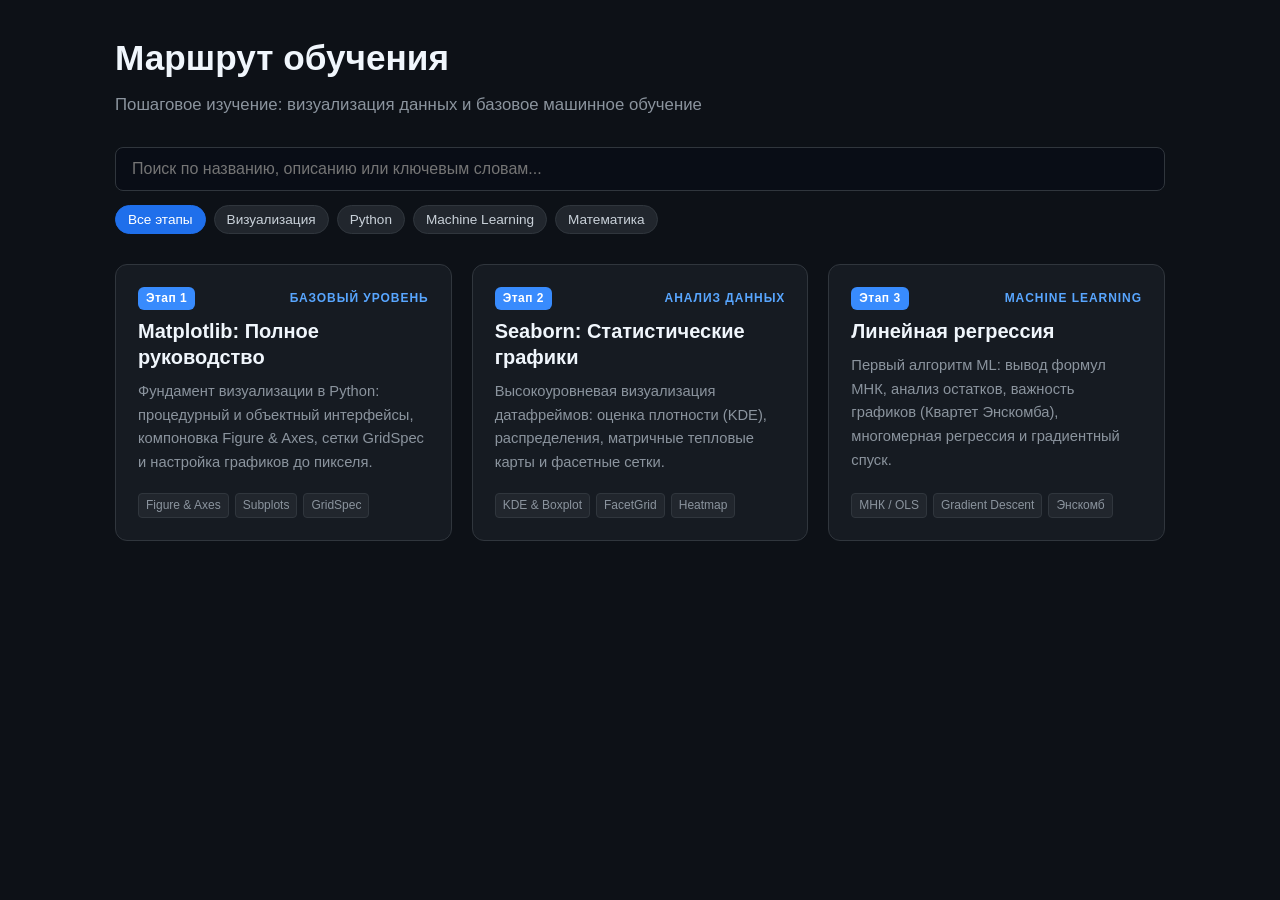
==== index.html @ a2d3952d "Добавлены конспекты и меню" ====
<!DOCTYPE html>
<html lang="ru">
<head>
  <meta charset="UTF-8">
  <meta name="viewport" content="width=device-width, initial-scale=1.0">
  <title>База знаний — План обучения</title>
  <style>
    :root {
      --bg: #0d1117;
      --card-bg: #161b22;
      --border: #30363d;
      --text: #c9d1d9;
      --text-bright: #f0f6fc;
      --accent: #58a6ff;
      --accent-soft: rgba(88, 166, 255, 0.12);
      --tag-bg: #21262d;
      --tag-active-bg: #1f6feb;
      --step-color: #388bfd;
    }

    * { box-sizing: border-box; margin: 0; padding: 0; }

    body {
      font-family: -apple-system, BlinkMacSystemFont, "Segoe UI", Roboto, Helvetica, Arial, sans-serif;
      background-color: var(--bg);
      color: var(--text);
      line-height: 1.6;
      padding: 30px 20px;
    }

    .container {
      max-width: 1050px;
      margin: 0 auto;
    }

    header {
      margin-bottom: 28px;
    }

    h1 {
      font-size: 2.2rem;
      color: var(--text-bright);
      margin-bottom: 6px;
    }

    p.subtitle {
      color: #8b949e;
      font-size: 1.05rem;
    }

    .controls {
      display: flex;
      flex-direction: column;
      gap: 14px;
      margin-bottom: 30px;
    }

    .search-input {
      width: 100%;
      padding: 12px 16px;
      border-radius: 8px;
      border: 1px solid var(--border);
      background: #090d16;
      color: var(--text-bright);
      font-size: 1rem;
      outline: none;
      transition: border-color 0.2s;
    }

    .search-input:focus {
      border-color: var(--accent);
    }

    .tags-filter {
      display: flex;
      flex-wrap: wrap;
      gap: 8px;
    }

    .filter-btn {
      background: var(--tag-bg);
      border: 1px solid var(--border);
      color: var(--text);
      padding: 6px 12px;
      border-radius: 20px;
      font-size: 0.85rem;
      cursor: pointer;
      transition: all 0.2s;
    }

    .filter-btn:hover {
      border-color: var(--accent);
      color: var(--text-bright);
    }

    .filter-btn.active {
      background: var(--tag-active-bg);
      color: #fff;
      border-color: var(--tag-active-bg);
    }

    .grid {
      display: grid;
      grid-template-columns: repeat(auto-fill, minmax(310px, 1fr));
      gap: 20px;
    }

    .card {
      background: var(--card-bg);
      border: 1px solid var(--border);
      border-radius: 12px;
      padding: 22px;
      display: flex;
      flex-direction: column;
      justify-content: space-between;
      text-decoration: none;
      color: inherit;
      position: relative;
      transition: transform 0.2s, border-color 0.2s, box-shadow 0.2s;
    }

    .card:hover {
      transform: translateY(-3px);
      border-color: var(--accent);
      box-shadow: 0 8px 24px rgba(0, 0, 0, 0.4);
    }

    .card-top {
      display: flex;
      justify-content: space-between;
      align-items: center;
      margin-bottom: 8px;
    }

    .step-badge {
      font-size: 0.75rem;
      font-weight: 700;
      color: #fff;
      background: var(--step-color);
      padding: 2px 8px;
      border-radius: 6px;
      letter-spacing: 0.04em;
    }

    .card-category {
      font-size: 0.75rem;
      text-transform: uppercase;
      letter-spacing: 0.08em;
      color: var(--accent);
      font-weight: 700;
    }

    .card-title {
      font-size: 1.25rem;
      color: var(--text-bright);
      margin-bottom: 10px;
      line-height: 1.3;
    }

    .card-desc {
      font-size: 0.92rem;
      color: #8b949e;
      margin-bottom: 18px;
      flex-grow: 1;
    }

    .card-tags {
      display: flex;
      flex-wrap: wrap;
      gap: 6px;
    }

    .tag {
      font-size: 0.75rem;
      padding: 2px 7px;
      border-radius: 4px;
      background: var(--tag-bg);
      border: 1px solid var(--border);
      color: #8b949e;
    }

    .empty-state {
      display: none;
      text-align: center;
      padding: 40px;
      color: #8b949e;
    }
  </style>
</head>
<body>

<div class="container">
  <header>
    <h1>Маршрут обучения</h1>
    <p class="subtitle">Пошаговое изучение: визуализация данных и базовое машинное обучение</p>
  </header>

  <div class="controls">
    <input type="text" id="searchInput" class="search-input" placeholder="Поиск по названию, описанию или ключевым словам...">
    <div class="tags-filter" id="tagsFilter">
      <button class="filter-btn active" data-tag="all">Все этапы</button>
      <button class="filter-btn" data-tag="viz">Визуализация</button>
      <button class="filter-btn" data-tag="python">Python</button>
      <button class="filter-btn" data-tag="ml">Machine Learning</button>
      <button class="filter-btn" data-tag="math">Математика</button>
    </div>
  </div>

  <main class="grid" id="notesGrid">

    <!-- ЭТАП 1: MATPLOTLIB -->
    <a href="matplotlib.html" class="card" data-order="1" data-category="python viz" data-keywords="figure axes subplots ticks spines gridspec визуализация графики">
      <div>
        <div class="card-top">
          <span class="step-badge">Этап 1</span>
          <span class="card-category">Базовый уровень</span>
        </div>
        <h2 class="card-title">Matplotlib: Полное руководство</h2>
        <p class="card-desc">Фундамент визуализации в Python: процедурный и объектный интерфейсы, компоновка Figure &amp; Axes, сетки GridSpec и настройка графиков до пикселя.</p>
      </div>
      <div class="card-tags">
        <span class="tag">Figure &amp; Axes</span>
        <span class="tag">Subplots</span>
        <span class="tag">GridSpec</span>
      </div>
    </a>

    <!-- ЭТАП 2: SEABORN -->
    <a href="seaborn.html" class="card" data-order="2" data-category="python viz" data-keywords="seaborn stat kde boxplot violinplot pairplot heatmap jointplot">
      <div>
        <div class="card-top">
          <span class="step-badge">Этап 2</span>
          <span class="card-category">Анализ данных</span>
        </div>
        <h2 class="card-title">Seaborn: Статистические графики</h2>
        <p class="card-desc">Высокоуровневая визуализация датафреймов: оценка плотности (KDE), распределения, матричные тепловые карты и фасетные сетки.</p>
      </div>
      <div class="card-tags">
        <span class="tag">KDE &amp; Boxplot</span>
        <span class="tag">FacetGrid</span>
        <span class="tag">Heatmap</span>
      </div>
    </a>

    <!-- ЭТАП 3: ЛИНЕЙНАЯ РЕГРЕССИЯ -->
    <a href="Линейная регрессия.html" class="card" data-order="3" data-category="ml math" data-keywords="ols мнк градиентный спуск ошибки mse anscombe энскомб формулы">
      <div>
        <div class="card-top">
          <span class="step-badge">Этап 3</span>
          <span class="card-category">Machine Learning</span>
        </div>
        <h2 class="card-title">Линейная регрессия</h2>
        <p class="card-desc">Первый алгоритм ML: вывод формул МНК, анализ остатков, важность графиков (Квартет Энскомба), многомерная регрессия и градиентный спуск.</p>
      </div>
      <div class="card-tags">
        <span class="tag">МНК / OLS</span>
        <span class="tag">Gradient Descent</span>
        <span class="tag">Энскомб</span>
      </div>
    </a>

  </main>

  <div id="emptyState" class="empty-state">Конспекты по данному запросу не найдены.</div>
</div>

<script>
  const searchInput = document.getElementById('searchInput');
  const tagButtons = document.querySelectorAll('.filter-btn');
  const cards = document.querySelectorAll('.card');
  const emptyState = document.getElementById('emptyState');

  let activeTag = 'all';

  function filterCards() {
    const query = searchInput.value.toLowerCase().trim();
    let visibleCount = 0;

    cards.forEach(card => {
      const title = card.querySelector('.card-title').textContent.toLowerCase();
      const desc = card.querySelector('.card-desc').textContent.toLowerCase();
      const keywords = (card.getAttribute('data-keywords') || '').toLowerCase();
      const categories = (card.getAttribute('data-category') || '').split(' ');

      const matchesSearch = title.includes(query) || desc.includes(query) || keywords.includes(query);
      const matchesTag = (activeTag === 'all') || categories.includes(activeTag);

      if (matchesSearch && matchesTag) {
        card.style.display = 'flex';
        visibleCount++;
      } else {
        card.style.display = 'none';
      }
    });

    emptyState.style.display = visibleCount === 0 ? 'block' : 'none';
  }

  searchInput.addEventListener('input', filterCards);

  tagButtons.forEach(btn => {
    btn.addEventListener('click', () => {
      tagButtons.forEach(b => b.classList.remove('active'));
      btn.classList.add('active');
      activeTag = btn.getAttribute('data-tag');
      filterCards();
    });
  });
</script>

</body>
</html>
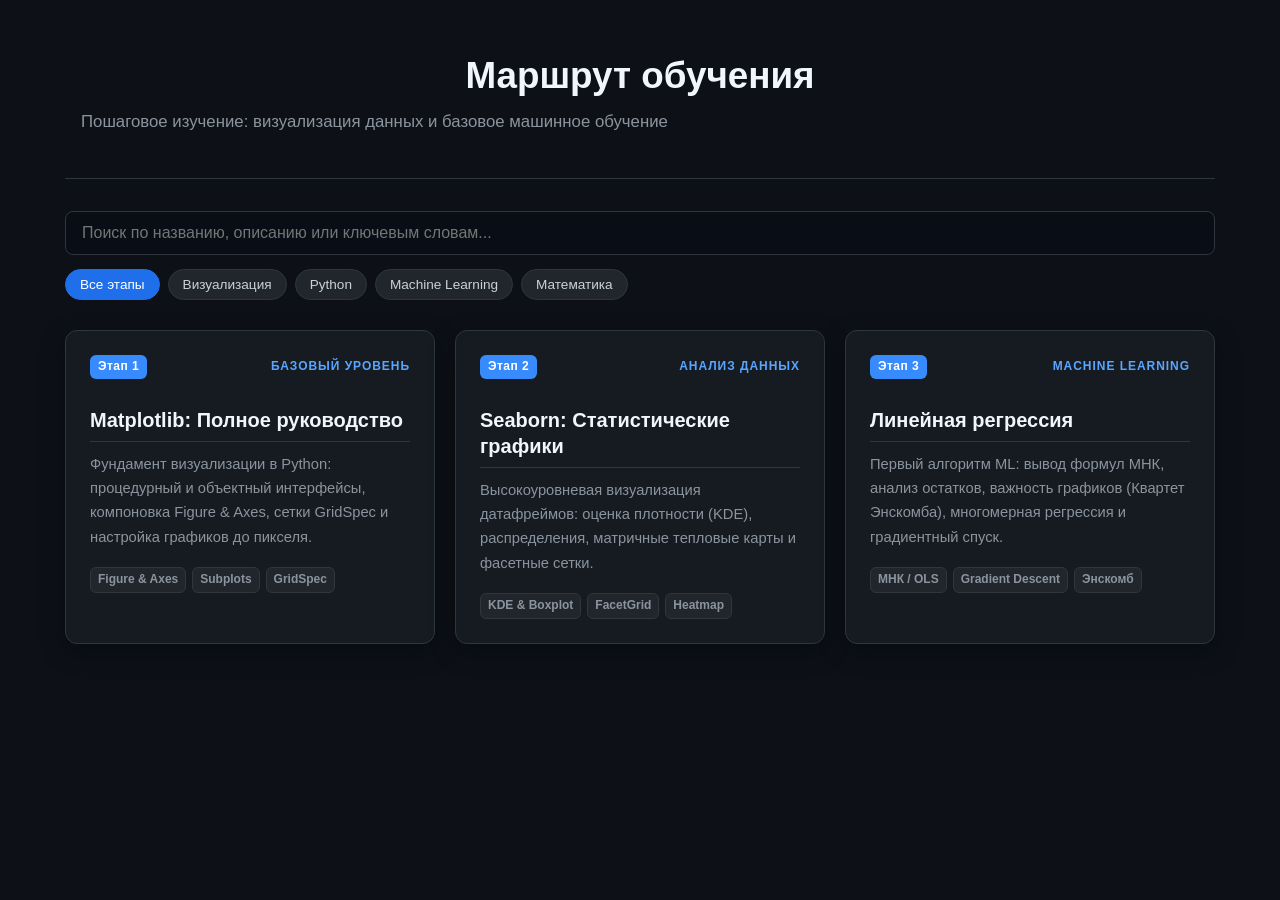
==== commit 20d5f909: "немного структуры добавлено" ====
--- a/index.html
+++ b/index.html
@@ -4,188 +4,7 @@
   <meta charset="UTF-8">
   <meta name="viewport" content="width=device-width, initial-scale=1.0">
   <title>База знаний — План обучения</title>
-  <style>
-    :root {
-      --bg: #0d1117;
-      --card-bg: #161b22;
-      --border: #30363d;
-      --text: #c9d1d9;
-      --text-bright: #f0f6fc;
-      --accent: #58a6ff;
-      --accent-soft: rgba(88, 166, 255, 0.12);
-      --tag-bg: #21262d;
-      --tag-active-bg: #1f6feb;
-      --step-color: #388bfd;
-    }
-
-    * { box-sizing: border-box; margin: 0; padding: 0; }
-
-    body {
-      font-family: -apple-system, BlinkMacSystemFont, "Segoe UI", Roboto, Helvetica, Arial, sans-serif;
-      background-color: var(--bg);
-      color: var(--text);
-      line-height: 1.6;
-      padding: 30px 20px;
-    }
-
-    .container {
-      max-width: 1050px;
-      margin: 0 auto;
-    }
-
-    header {
-      margin-bottom: 28px;
-    }
-
-    h1 {
-      font-size: 2.2rem;
-      color: var(--text-bright);
-      margin-bottom: 6px;
-    }
-
-    p.subtitle {
-      color: #8b949e;
-      font-size: 1.05rem;
-    }
-
-    .controls {
-      display: flex;
-      flex-direction: column;
-      gap: 14px;
-      margin-bottom: 30px;
-    }
-
-    .search-input {
-      width: 100%;
-      padding: 12px 16px;
-      border-radius: 8px;
-      border: 1px solid var(--border);
-      background: #090d16;
-      color: var(--text-bright);
-      font-size: 1rem;
-      outline: none;
-      transition: border-color 0.2s;
-    }
-
-    .search-input:focus {
-      border-color: var(--accent);
-    }
-
-    .tags-filter {
-      display: flex;
-      flex-wrap: wrap;
-      gap: 8px;
-    }
-
-    .filter-btn {
-      background: var(--tag-bg);
-      border: 1px solid var(--border);
-      color: var(--text);
-      padding: 6px 12px;
-      border-radius: 20px;
-      font-size: 0.85rem;
-      cursor: pointer;
-      transition: all 0.2s;
-    }
-
-    .filter-btn:hover {
-      border-color: var(--accent);
-      color: var(--text-bright);
-    }
-
-    .filter-btn.active {
-      background: var(--tag-active-bg);
-      color: #fff;
-      border-color: var(--tag-active-bg);
-    }
-
-    .grid {
-      display: grid;
-      grid-template-columns: repeat(auto-fill, minmax(310px, 1fr));
-      gap: 20px;
-    }
-
-    .card {
-      background: var(--card-bg);
-      border: 1px solid var(--border);
-      border-radius: 12px;
-      padding: 22px;
-      display: flex;
-      flex-direction: column;
-      justify-content: space-between;
-      text-decoration: none;
-      color: inherit;
-      position: relative;
-      transition: transform 0.2s, border-color 0.2s, box-shadow 0.2s;
-    }
-
-    .card:hover {
-      transform: translateY(-3px);
-      border-color: var(--accent);
-      box-shadow: 0 8px 24px rgba(0, 0, 0, 0.4);
-    }
-
-    .card-top {
-      display: flex;
-      justify-content: space-between;
-      align-items: center;
-      margin-bottom: 8px;
-    }
-
-    .step-badge {
-      font-size: 0.75rem;
-      font-weight: 700;
-      color: #fff;
-      background: var(--step-color);
-      padding: 2px 8px;
-      border-radius: 6px;
-      letter-spacing: 0.04em;
-    }
-
-    .card-category {
-      font-size: 0.75rem;
-      text-transform: uppercase;
-      letter-spacing: 0.08em;
-      color: var(--accent);
-      font-weight: 700;
-    }
-
-    .card-title {
-      font-size: 1.25rem;
-      color: var(--text-bright);
-      margin-bottom: 10px;
-      line-height: 1.3;
-    }
-
-    .card-desc {
-      font-size: 0.92rem;
-      color: #8b949e;
-      margin-bottom: 18px;
-      flex-grow: 1;
-    }
-
-    .card-tags {
-      display: flex;
-      flex-wrap: wrap;
-      gap: 6px;
-    }
-
-    .tag {
-      font-size: 0.75rem;
-      padding: 2px 7px;
-      border-radius: 4px;
-      background: var(--tag-bg);
-      border: 1px solid var(--border);
-      color: #8b949e;
-    }
-
-    .empty-state {
-      display: none;
-      text-align: center;
-      padding: 40px;
-      color: #8b949e;
-    }
-  </style>
+  <link rel="stylesheet" href="style.css">
 </head>
 <body>
 
--- a/style.css
+++ b/style.css
@@ -0,0 +1,794 @@
+/* ==========================================================================
+   ЕДИНАЯ СИСТЕМА СТИЛЕЙ БАЗЫ ЗНАНИЙ
+   ========================================================================== */
+
+:root {
+  /* Базовая тёмная палитра */
+  --bg: #0d1117;
+  --card-bg: #161b22;
+  --surface: #161b22;
+  --surface-2: #21262d;
+  --border: #30363d;
+  --line: #30363d;
+  --text: #c9d1d9;
+  --ink: #c9d1d9;
+  --text-bright: #f0f6fc;
+  --ink-bright: #f0f6fc;
+  --muted: #8b949e;
+  --accent: #58a6ff;
+  --accent-soft: rgba(88, 166, 255, 0.12);
+  --code-bg: #0f141c;
+  --tag-bg: #21262d;
+  --tag-active-bg: #1f6feb;
+  --step-color: #388bfd;
+  --success: #3fb950;
+  --green: #3fb950;
+  --green-soft: rgba(63, 185, 80, 0.12);
+  --warning: #d29922;
+  --amber: #d29922;
+  --amber-soft: rgba(210, 153, 34, 0.12);
+  --danger: #f85149;
+  --shadow: 0 8px 24px rgba(0, 0, 0, 0.4);
+}
+
+/* Тема Seaborn */
+body.theme-seaborn {
+  --bg: #090d16;
+  --card-bg: #111827;
+  --border: #1f2937;
+  --text: #d1d5db;
+  --text-bright: #f9fafb;
+  --accent: #a855f7;
+  --accent-alt: #06b6d4;
+  --code-bg: #030712;
+  --tag-bg: #1f2937;
+  --success: #34d399;
+  --warning: #fbbf24;
+  --danger: #fb7185;
+}
+
+/* ==========================================================================
+   БАЗОВЫЙ СБРОС И ТИПОГРАФИКА
+   ========================================================================== */
+
+* {
+  box-sizing: border-box;
+  margin: 0;
+  padding: 0;
+}
+
+html {
+  scroll-behavior: smooth;
+}
+
+body {
+  font-family: -apple-system, BlinkMacSystemFont, "Segoe UI", Roboto, Helvetica, Arial, sans-serif;
+  background-color: var(--bg);
+  color: var(--text);
+  line-height: 1.65;
+  padding: 24px 16px;
+  text-align: left;
+}
+
+a {
+  color: var(--accent);
+  text-decoration: none;
+  transition: color 0.2s ease;
+}
+
+a:hover {
+  text-decoration: underline;
+}
+
+.container {
+  max-width: 1150px;
+  margin: 0 auto;
+}
+
+/* ==========================================================================
+   НАВИГАЦИЯ «НАЗАД»
+   ========================================================================== */
+
+.nav-back {
+  display: inline-flex;
+  align-items: center;
+  gap: 8px;
+  padding: 8px 16px;
+  background-color: var(--card-bg);
+  border: 1px solid var(--border);
+  border-radius: 8px;
+  color: var(--text-bright);
+  text-decoration: none;
+  font-size: 0.9rem;
+  font-weight: 500;
+  transition: all 0.2s ease;
+}
+
+.nav-back:hover {
+  border-color: var(--accent);
+  color: var(--accent);
+  transform: translateX(-4px);
+  text-decoration: none;
+}
+
+.nav-back-top {
+  margin-bottom: 22px;
+}
+
+.nav-back-bottom-wrap {
+  text-align: center;
+  margin: 40px 0 20px;
+}
+
+/* ==========================================================================
+   ШАПКИ СТРАНИЦ
+   ========================================================================== */
+
+header {
+  text-align: center;
+  padding: 30px 16px;
+  border-bottom: 1px solid var(--border);
+  margin-bottom: 32px;
+}
+
+h1 {
+  font-size: 2.3rem;
+  color: var(--text-bright);
+  margin-bottom: 10px;
+  line-height: 1.2;
+}
+
+h2 {
+  font-size: 1.65rem;
+  color: var(--accent);
+  margin: 28px 0 14px;
+  border-bottom: 1px solid var(--border);
+  padding-bottom: 8px;
+  line-height: 1.3;
+}
+
+h3 {
+  font-size: 1.25rem;
+  color: var(--text-bright);
+  margin: 22px 0 10px;
+}
+
+body.theme-seaborn h3 {
+  color: var(--accent-alt);
+}
+
+h4 {
+  font-size: 1.05rem;
+  color: var(--text-bright);
+  margin: 16px 0 8px;
+}
+
+p {
+  margin-bottom: 12px;
+  text-align: left;
+}
+
+p.subtitle {
+  color: var(--muted);
+  font-size: 1.05rem;
+}
+
+ul, ol {
+  margin-left: 22px;
+  margin-bottom: 14px;
+  text-align: left;
+}
+
+li {
+  margin-bottom: 6px;
+}
+
+/* ==========================================================================
+   КАРТОЧКИ И БЛОКИ КОНСПЕКТОВ
+   ========================================================================== */
+
+.card {
+  background-color: var(--card-bg);
+  border: 1px solid var(--border);
+  border-radius: 12px;
+  padding: 24px;
+  margin-bottom: 24px;
+  box-shadow: var(--shadow);
+  text-align: left;
+  scroll-margin-top: 20px;
+}
+
+.badge {
+  display: inline-block;
+  padding: 4px 9px;
+  font-size: 0.8rem;
+  border-radius: 6px;
+  background: var(--tag-bg);
+  color: var(--accent);
+  border: 1px solid var(--border);
+  margin: 3px 2px;
+}
+
+body.theme-seaborn .badge {
+  color: var(--accent-alt);
+}
+
+.tag {
+  display: inline-block;
+  font-size: 0.78rem;
+  font-weight: 700;
+  color: var(--accent);
+  background: var(--accent-soft);
+  padding: 3px 9px;
+  border-radius: 6px;
+  margin-bottom: 10px;
+}
+
+/* ==========================================================================
+   КОД И ФОРМУЛЫ (СТРОГО ВЫРАВНЕНЫ ВЛЕВО, НЕ СЪЕЗЖАЮТ)
+   ========================================================================== */
+
+pre {
+  background: var(--code-bg);
+  border: 1px solid var(--border);
+  border-radius: 8px;
+  padding: 14px 16px;
+  overflow-x: auto;
+  -webkit-overflow-scrolling: touch;
+  font-family: "SFMono-Regular", Consolas, "Liberation Mono", Menlo, monospace;
+  font-size: 0.88rem;
+  color: #79c0ff;
+  margin: 12px 0;
+  line-height: 1.55;
+  text-align: left;
+  white-space: pre;
+}
+
+body.theme-seaborn pre {
+  color: #93c5fd;
+}
+
+code {
+  font-family: "SFMono-Regular", Consolas, "Liberation Mono", Menlo, monospace;
+  color: #ff7b72;
+  background: var(--tag-bg);
+  padding: 2px 6px;
+  border-radius: 4px;
+  font-size: 0.9em;
+  text-align: left;
+}
+
+body.theme-seaborn code {
+  color: #f472b6;
+}
+
+pre code {
+  background: none;
+  padding: 0;
+  color: inherit;
+  font-size: inherit;
+  white-space: pre;
+}
+
+.formula {
+  background: var(--code-bg);
+  border: 1px solid var(--border);
+  border-radius: 8px;
+  padding: 15px 18px;
+  text-align: center;
+  font-family: "SFMono-Regular", Consolas, "Liberation Mono", Menlo, monospace;
+  color: var(--text-bright);
+  margin: 15px 0;
+  font-size: 0.96rem;
+  line-height: 1.85;
+  overflow-x: auto;
+  -webkit-overflow-scrolling: touch;
+}
+
+.formula sub, .formula sup {
+  font-size: 0.72em;
+}
+
+.formula .hint {
+  display: block;
+  color: var(--muted);
+  font-size: 0.85rem;
+  margin-top: 8px;
+  text-align: left;
+}
+
+/* ==========================================================================
+   ВРЕЗКИ (CALLOUTS / NOTES)
+   ========================================================================== */
+
+.note, .warning, .tip, .callout {
+  padding: 14px 16px;
+  border-radius: 0 8px 8px 0;
+  margin: 16px 0;
+  font-size: 0.94rem;
+  text-align: left;
+}
+
+.note, .callout {
+  border-left: 4px solid var(--accent);
+  background: var(--accent-soft);
+  color: var(--text);
+}
+
+.warning, .callout.amber {
+  border-left: 4px solid var(--warning);
+  background: var(--amber-soft);
+  color: var(--text);
+}
+
+.tip, .callout.green {
+  border-left: 4px solid var(--success);
+  background: var(--green-soft);
+  color: var(--text);
+}
+
+.note strong, .warning strong, .tip strong, .callout b {
+  color: var(--text-bright);
+}
+
+/* ==========================================================================
+   ТАБЛИЦЫ
+   ========================================================================== */
+
+.table-wrap {
+  overflow-x: auto;
+  -webkit-overflow-scrolling: touch;
+  margin: 16px 0;
+  border-radius: 8px;
+  border: 1px solid var(--border);
+}
+
+table {
+  width: 100%;
+  border-collapse: collapse;
+  font-size: 0.92rem;
+  text-align: left;
+}
+
+th, td {
+  border: 1px solid var(--border);
+  padding: 10px 12px;
+  vertical-align: top;
+  text-align: left;
+}
+
+th {
+  background: var(--tag-bg);
+  color: var(--text-bright);
+  font-weight: 600;
+}
+
+tbody tr:nth-child(even) {
+  background: rgba(255, 255, 255, 0.02);
+}
+
+td:first-child {
+  white-space: nowrap;
+}
+
+.param-table td:first-child {
+  color: #79c0ff;
+}
+
+body.theme-seaborn .param-table td:first-child {
+  color: #93c5fd;
+}
+
+/* ==========================================================================
+   ГРАФИКИ И ИЛЛЮСТРАЦИИ (SEABORN & MATPLOTLIB)
+   ========================================================================== */
+
+.plot-figure {
+  margin: 18px 0 22px;
+}
+
+.plot-container, .plot-box {
+  background: #ffffff;
+  border: 1px solid var(--border);
+  border-radius: 8px;
+  padding: 14px;
+  display: flex;
+  justify-content: center;
+  align-items: center;
+  margin: 10px 0 6px;
+  overflow: hidden;
+}
+
+.plot-container img, .plot-box img {
+  display: block;
+  max-width: 100%;
+  height: auto;
+  border-radius: 4px;
+}
+
+.plot-figure figcaption {
+  text-align: center;
+  color: var(--muted);
+  font-size: 0.86rem;
+  line-height: 1.5;
+  margin-top: 6px;
+}
+
+.grid-2 {
+  display: grid;
+  grid-template-columns: repeat(auto-fit, minmax(320px, 1fr));
+  gap: 20px;
+  align-items: start;
+}
+
+/* ==========================================================================
+   ГЛАВНАЯ СТРАНИЦА (INDEX.HTML)
+   ========================================================================== */
+
+.controls {
+  display: flex;
+  flex-direction: column;
+  gap: 14px;
+  margin-bottom: 30px;
+}
+
+.search-input {
+  width: 100%;
+  padding: 12px 16px;
+  border-radius: 8px;
+  border: 1px solid var(--border);
+  background: #090d16;
+  color: var(--text-bright);
+  font-size: 1rem;
+  outline: none;
+  transition: border-color 0.2s;
+}
+
+.search-input:focus {
+  border-color: var(--accent);
+}
+
+.tags-filter {
+  display: flex;
+  flex-wrap: wrap;
+  gap: 8px;
+}
+
+.filter-btn {
+  background: var(--tag-bg);
+  border: 1px solid var(--border);
+  color: var(--text);
+  padding: 7px 14px;
+  border-radius: 20px;
+  font-size: 0.85rem;
+  cursor: pointer;
+  transition: all 0.2s;
+}
+
+.filter-btn:hover {
+  border-color: var(--accent);
+  color: var(--text-bright);
+}
+
+.filter-btn.active {
+  background: var(--tag-active-bg);
+  color: #fff;
+  border-color: var(--tag-active-bg);
+}
+
+.grid {
+  display: grid;
+  grid-template-columns: repeat(auto-fill, minmax(290px, 1fr));
+  gap: 20px;
+}
+
+.card-link {
+  display: flex;
+  flex-direction: column;
+  justify-content: space-between;
+  text-decoration: none;
+  color: inherit;
+  transition: transform 0.2s, border-color 0.2s, box-shadow 0.2s;
+}
+
+.card-link:hover {
+  transform: translateY(-3px);
+  border-color: var(--accent);
+  box-shadow: 0 8px 24px rgba(0, 0, 0, 0.4);
+  text-decoration: none;
+}
+
+.card-top {
+  display: flex;
+  justify-content: space-between;
+  align-items: center;
+  margin-bottom: 8px;
+}
+
+.step-badge {
+  font-size: 0.75rem;
+  font-weight: 700;
+  color: #fff;
+  background: var(--step-color);
+  padding: 2px 8px;
+  border-radius: 6px;
+  letter-spacing: 0.04em;
+}
+
+.card-category {
+  font-size: 0.75rem;
+  text-transform: uppercase;
+  letter-spacing: 0.08em;
+  color: var(--accent);
+  font-weight: 700;
+}
+
+.card-title {
+  font-size: 1.25rem;
+  color: var(--text-bright);
+  margin-bottom: 10px;
+  line-height: 1.3;
+}
+
+.card-desc {
+  font-size: 0.92rem;
+  color: var(--muted);
+  margin-bottom: 18px;
+  flex-grow: 1;
+}
+
+.card-tags {
+  display: flex;
+  flex-wrap: wrap;
+  gap: 6px;
+}
+
+.card-tags .tag {
+  font-size: 0.75rem;
+  padding: 2px 7px;
+  margin-bottom: 0;
+  background: var(--tag-bg);
+  border: 1px solid var(--border);
+  color: var(--muted);
+}
+
+.empty-state {
+  display: none;
+  text-align: center;
+  padding: 40px;
+  color: var(--muted);
+}
+
+/* ==========================================================================
+   КОНСПЕКТ «ЛИНЕЙНАЯ РЕГРЕССИЯ» (ТЁМНАЯ ТЕМА)
+   ========================================================================== */
+
+.page {
+  width: min(1050px, 100%);
+  margin: 10px auto 60px;
+}
+
+.hero {
+  padding: 38px 40px;
+  color: #fff;
+  border-radius: 18px;
+  background: linear-gradient(135deg, #0d2149, #1b3d82 65%, #2458c7);
+  box-shadow: var(--shadow);
+  margin-bottom: 24px;
+  border: 1px solid rgba(88, 166, 255, 0.2);
+}
+
+.eyebrow {
+  text-transform: uppercase;
+  letter-spacing: .13em;
+  font-size: .76rem;
+  opacity: .85;
+  font-weight: 700;
+  color: #93c5fd;
+}
+
+.hero h1 {
+  margin: 8px 0;
+  font-size: clamp(1.8rem, 4.5vw, 2.7rem);
+  line-height: 1.2;
+}
+
+.hero p {
+  max-width: 720px;
+  color: #e4ebff;
+  margin: 0;
+  font-size: 1.05rem;
+}
+
+.hero-meta {
+  display: flex;
+  gap: 9px;
+  flex-wrap: wrap;
+  margin-top: 20px;
+}
+
+.pill {
+  border: 1px solid rgba(255, 255, 255, .25);
+  background: rgba(255, 255, 255, .08);
+  border-radius: 999px;
+  padding: 5px 12px;
+  font-size: .82rem;
+  color: #fff;
+}
+
+.layout {
+  display: grid;
+  grid-template-columns: 220px minmax(0, 1fr);
+  gap: 22px;
+  align-items: start;
+}
+
+.sidebar {
+  position: sticky;
+  top: 18px;
+  background: var(--surface);
+  border: 1px solid var(--border);
+  border-radius: 14px;
+  padding: 16px;
+  box-shadow: var(--shadow);
+}
+
+.sidebar strong {
+  display: block;
+  margin: 0 0 10px;
+  font-size: .9rem;
+  color: var(--text-bright);
+}
+
+.sidebar a {
+  display: block;
+  color: var(--muted);
+  padding: 6px 8px;
+  border-radius: 6px;
+  font-size: .88rem;
+}
+
+.sidebar a:hover {
+  color: var(--accent);
+  background: var(--accent-soft);
+  text-decoration: none;
+}
+
+.content {
+  min-width: 0;
+}
+
+.steps {
+  display: grid;
+  gap: 12px;
+  margin: 15px 0;
+}
+
+.step {
+  border: 1px solid var(--border);
+  border-radius: 10px;
+  padding: 15px 17px;
+  background: var(--surface-2);
+}
+
+.step b {
+  display: block;
+  margin-bottom: 7px;
+  color: var(--text-bright);
+}
+
+.chart-box {
+  height: 330px;
+  margin: 18px 0 8px;
+  padding: 12px;
+  border: 1px solid var(--border);
+  border-radius: 12px;
+  background: #11161d;
+}
+
+.chart-grid {
+  display: grid;
+  grid-template-columns: repeat(2, minmax(0, 1fr));
+  gap: 14px;
+  margin-top: 16px;
+}
+
+.chart-small {
+  height: 260px;
+  border: 1px solid var(--border);
+  border-radius: 12px;
+  padding: 10px;
+  min-width: 0;
+  background: #11161d;
+}
+
+.conclusion {
+  background: #132238;
+  color: #fff;
+  border: 1px solid #1f3b60;
+  border-radius: 14px;
+  padding: 26px 30px;
+  margin-top: 24px;
+}
+
+.conclusion h2 {
+  color: var(--text-bright);
+  border-bottom: 1px solid rgba(255, 255, 255, 0.15);
+}
+
+.conclusion p, .conclusion li {
+  color: #d1dced;
+}
+
+.footer {
+  text-align: center;
+  color: var(--muted);
+  font-size: .82rem;
+  margin-top: 26px;
+}
+
+/* ==========================================================================
+   АДАПТИВНОСТЬ ПОД МОБИЛЬНЫЕ УСТРОЙСТВА
+   ========================================================================== */
+
+@media (max-width: 840px) {
+  .layout {
+    grid-template-columns: 1fr;
+  }
+  .sidebar {
+    position: static;
+    margin-bottom: 16px;
+  }
+  .sidebar nav {
+    display: grid;
+    grid-template-columns: repeat(auto-fill, minmax(160px, 1fr));
+    gap: 4px 8px;
+  }
+}
+
+@media (max-width: 640px) {
+  body {
+    padding: 16px 10px;
+  }
+  h1 {
+    font-size: 1.75rem;
+  }
+  h2 {
+    font-size: 1.4rem;
+  }
+  .hero {
+    padding: 24px 18px;
+    border-radius: 14px;
+  }
+  .card {
+    padding: 16px 14px;
+    border-radius: 10px;
+  }
+  .grid-2, .chart-grid {
+    grid-template-columns: 1fr;
+  }
+  .chart-box {
+    height: 280px;
+  }
+  .chart-small {
+    height: 240px;
+  }
+  pre {
+    padding: 12px 10px;
+    font-size: 0.82rem;
+  }
+  td:first-child {
+    white-space: normal;
+  }
+  th, td {
+    padding: 8px 9px;
+    font-size: 0.85rem;
+  }
+  .tags-filter {
+    gap: 6px;
+  }
+  .filter-btn {
+    padding: 6px 11px;
+    font-size: 0.8rem;
+  }
+}
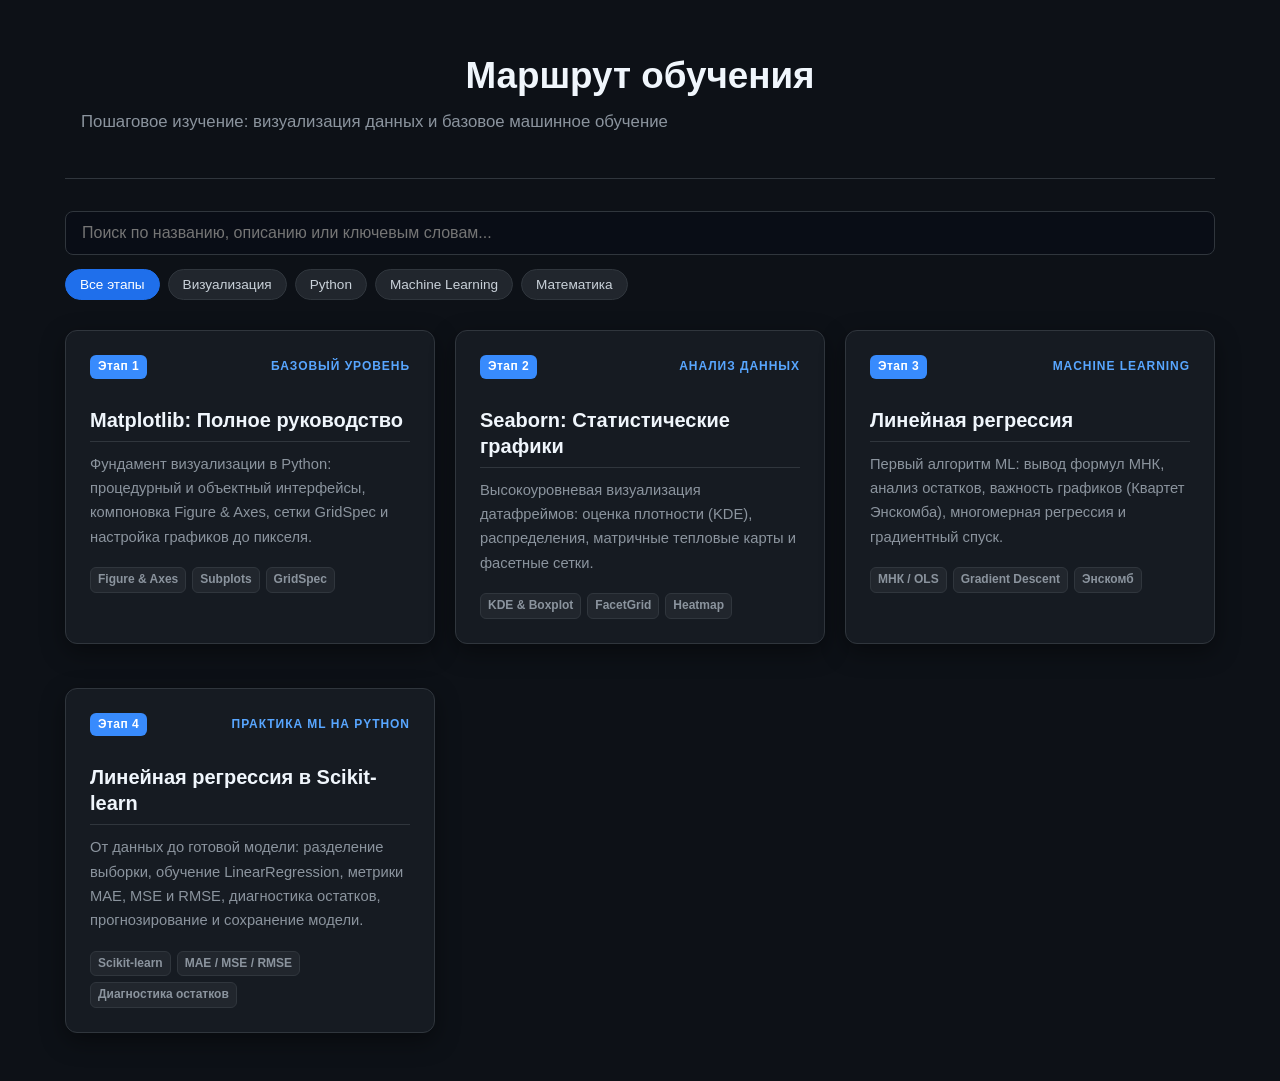
==== commit 05d9dcc8: "sklearn" ====
--- a/index.html
+++ b/index.html
@@ -78,6 +78,23 @@
       </div>
     </a>
 
+    <!-- ЭТАП 4: ЛИНЕЙНАЯ РЕГРЕССИЯ В SCIKIT-LEARN -->
+    <a href="linear-regression-sklearn.html" class="card" data-order="4" data-category="python ml" data-keywords="scikit-learn sklearn linearregression train_test_split fit predict estimator api mae mse rmse residuals остатки диагностика обучение тестовая выборка коэффициенты прогноз joblib сохранение модели">
+      <div>
+        <div class="card-top">
+          <span class="step-badge">Этап 4</span>
+          <span class="card-category">Практика ML на Python</span>
+        </div>
+        <h2 class="card-title">Линейная регрессия в Scikit-learn</h2>
+        <p class="card-desc">От данных до готовой модели: разделение выборки, обучение LinearRegression, метрики MAE, MSE и RMSE, диагностика остатков, прогнозирование и сохранение модели.</p>
+      </div>
+      <div class="card-tags">
+        <span class="tag">Scikit-learn</span>
+        <span class="tag">MAE / MSE / RMSE</span>
+        <span class="tag">Диагностика остатков</span>
+      </div>
+    </a>
+
   </main>
 
   <div id="emptyState" class="empty-state">Конспекты по данному запросу не найдены.</div>
